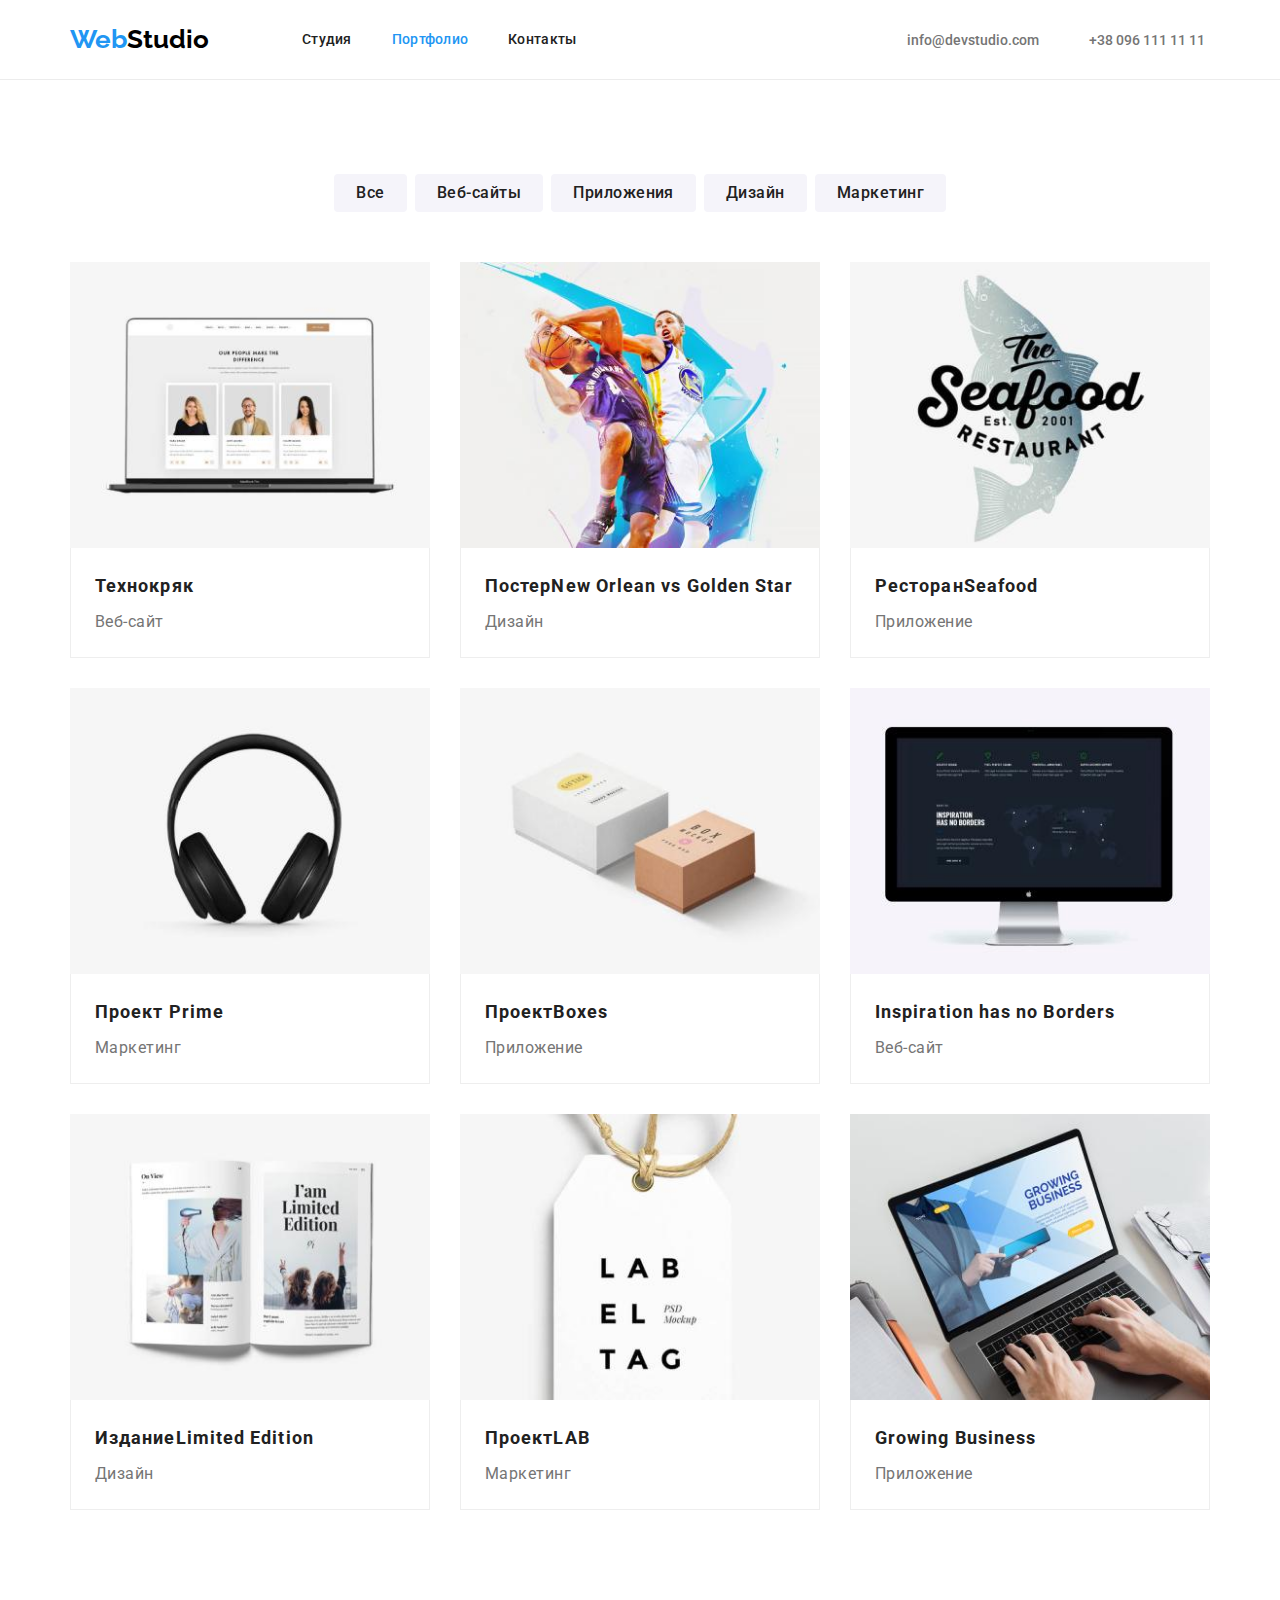
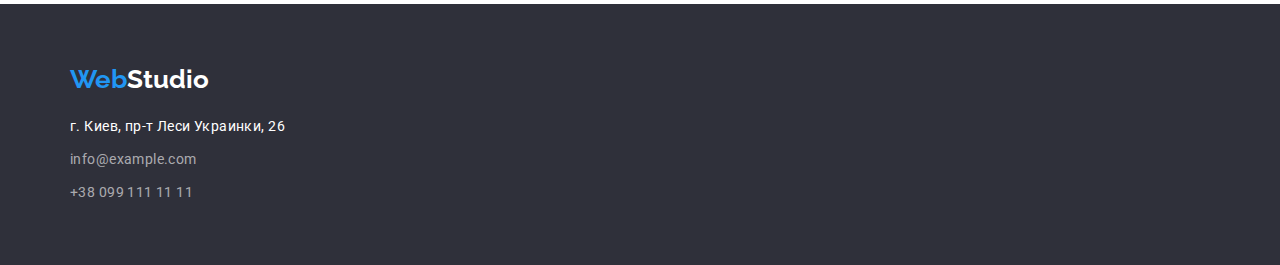
==== portfolio.html @ 525e9148 "Home task #4" ====
<!DOCTYPE html>
    <html lang="en">
        <head>
            <meta charset="UTF-8" />
            <meta http-equiv="X-UA-Compatible" content="IE=edge" />
            <meta name="viewport" content="width=device-width, initial-scale=1.0" />
            <link href="https://fonts.googleapis.com/css2?family=Raleway:wght@700&family=Roboto:wght@400;500;700;900&display=swap" rel="stylesheet" />
            <link rel="stylesheet" href="https://cdnjs.cloudflare.com/ajax/libs/modern-normalize/1.1.0/modern-normalize.min.css" />
            <link rel="stylesheet" href="./css/styles.css" />
            <title>Portfolio</title>
        </head>
        <body>
            <header>
                <div class="container header">
                <nav class="main-nav">
                    <a href="/" class="logo link"> <span class="logo-blue">Web</span>Studio</a>
                    <!----------------- Navigation to other pages ------------------->
                    <ul class="site-nav list">
                        <li class="item"><a href="./index.html" class="site-nav-link link">Студия</a></li>
                        <li class="item"><a href="./portfolio.html" class="site-nav-link current link">Портфолио</a></li>
                        <li class="item"><a href="" class="site-nav-link link">Контакты</a></li>
                    </ul>
                </nav>
                <ul class="contacts list">
                    <li class="item"><a href="mailto:info@devstudio.com" class="contacts-link link">info@devstudio.com</a></li>
                    <li class="item"><a href="tel:+380961111111" class="contacts-link link">+38 096 111 11 11</a></li>
                </ul>
            </div>
            </header>
            <main>
                <section class="section">
                    <div class="container">
                    <h1 class="visually-hidden">Наши проекты</h1>
                    <ul class="filters list">
                        <li class="item"><button class="btn filter" type="button">Все</button></li>
                        <li class="item"><button class="btn filter" type="button">Веб-сайты</button></li>
                        <li class="item"><button class="btn filter" type="button">Приложения</button></li>
                        <li class="item"><button class="btn filter" type="button">Дизайн</button></li>
                        <li class="item"><button class="btn filter" type="button">Маркетинг</button></li>
                    </ul>
                    <!--Portfolio-->
                        <ul class="portfolio list">
                        <li class="portfolio-item">
                            <img src="./images/img-portfolio-1.jpeg" alt="Проект вебсайт" width= "370" />
                            <div class="border">
                                <h3 class="item-title">Технокряк</h3>
                                <p  class="item-text">Веб-сайт</p>
                            </div>
                        </li>
                        <li class="portfolio-item">
                            <img src="./images/img-portfolio-2.jpeg" alt="Проект дизайн" width="370" />
                            <div class="border">
                                <h3 class="item-title">Постер<span lang="en">New Orlean vs Golden Star</span></h3>
                                <p class="item-text">Дизайн</p>
                            </div>
                        </li>
                        <li class="portfolio-item">
                            <img src="./images/img-portfolio-3.jpeg" alt="Проект приложение" width="370" />
                            <div class="border">
                                <h3 class="item-title">Ресторан<span lang="en">Seafood </span></h3>
                                <p class="item-text">Приложение</p>
                            </div>
                        </li>
                        <li class="portfolio-item">
                            <img src="./images/img-portfolio-4.jpeg" alt="Проект маркетинга" width="370" />
                            <div class="border">
                                <h3 class="item-title">Проект<span lang="en"> Prime</span> </h3>
                                <p class="item-text">Маркетинг</p>
                            </div>
                        </li>
                        <li class="portfolio-item">
                            <img src="./images/img-portfolio-5.jpeg" alt="Проект приложение" width="370" />
                            <div class="border">
                                <h3 class="item-title">Проект<span lang="en">Boxes</span></h3>
                                <p class="item-text">Приложение</p>
                            </div>
                        </li>
                        <li class="portfolio-item">
                            <img src="./images/img-portfolio-6.jpeg" alt="Проект вебсайт" width="370" />
                            <div class="border">
                                <h3 class="item-title" lang="en">Inspiration has no Borders</h3>
                                <p class="item-text">Веб-сайт</p>
                            </div>
                        </li>
                        <li class="portfolio-item">
                            <img src="./images/img-portfolio-7.jpeg" alt="Проект дизайн" width="370"/>
                            <div class="border">
                                <h3 class="item-title">Издание<span lang="en">Limited Edition</span></h3>
                                <p class="item-text">Дизайн</p>
                            </div>
                        </li>
                        <li class="portfolio-item">
                            <img src="./images/img-portfolio-8.jpeg" alt="Проект маркетинга" width="370"/>
                            <div class="border">
                                <h3 class="item-title">Проект<span lang="en">LAB</span></h3>
                                <p class="item-text">Маркетинг</p>
                            </div>
                        </li>
                        <li class="portfolio-item">
                            <img src="./images/img-portfolio-9.jpeg" alt="Проект приложение" width="370"/>
                            <div class="border">
                                <h3 class="item-title" lang="en">Growing Business</h3>
                                <p class="item-text">Приложение</p>
                            </div>
                        </li>
                        </ul>
                    </div>
                </section>
            </main>
            <footer>
                <div class="container">
                        <a href="/" class="logo link"><span class="logo-blue">Web</span>Studio</a>
                    <address>
                        <ul class="address list">
                            <li class="item"><a class="footer-contacts map link" href="https://goo.gl/maps/9mpPfmxmQBcLzHdZ9">г. Киев, пр-т Леси Украинки, 26</a>
                            </li>
                            <li class="item"><a class="footer-contacts link" href="info@example.com">info@example.com</a>
                            </li>
                            <li class="item"><a class="footer-contacts link" href="tel:+380991111111">+38 099 111 11 11</a>
                            </li>
                        </ul>
                    </address>
                </div>
            </footer>
        </body>
    </html>
---- css/styles.css ----
:root {
/*  variables letter-spacing: 0.06em; letter-spacing: 0.02em;*/
    --main-color: #212121;
    --secondary-color: #757575;
    --accent-color: #2196f3;
    --btn-color: #F5F4FA;
    --bg-color: #2F303A;
    --bg-decoration: #AFB1B8;
}

body {
    margin: 0;
    font-family: "Roboto", "Arial", sans-serif;
    color: var(--main-color);
    font-style: normal;
    font-weight: 400;

}

h1,h2,h3,p,ul {
    margin: 0;
    padding: 0;
}

img {
    display: block;
    max-width: 100%;
}

.link {
  text-decoration: none; /* Отменяем подчеркивание у ссылки */
}

.list {
    list-style: none; /* Отменяем точки у списка */
    padding: 0;
    margin: 0;
}

.visually-hidden {
    position: absolute;
    white-space: nowrap;
    width: 1px;
    height: 1px;
    overflow: hidden;
    border: 0;
    padding: 0;
    clip: rect(0 0 0 0);
    clip-path: inset(50%);
    margin: -1px;
}

.container {
    margin-left: auto;
    margin-right: auto;
    padding-right: 15px;
    padding-left: 15px;
    width: 1170px;
}

.section {
    padding-top: 94px;
    padding-bottom: 94px;
}
 /* --------------------------------------------------  Header  -------------------------------- */
header {
    border-bottom: 1px solid #ECECEC;
}
.logo {
    margin-right: 93px;
    font-family: "Raleway","Arial", sans-serif;
    font-weight: 700;
    font-size: 26px;
    line-height: 1.2;
    color:#000000;
}
.logo-blue {
    color: var(--accent-color);
}

/* Site navigation */
.header {
    display: flex;
    align-items: center;
}
.main-nav {
    display: flex;
    align-items: center;
}
.site-nav {
    display: flex;
}

.site-nav .item:not(:last-child) {
    margin-right: 40px;
}
.site-nav-link {
    display: block;
    padding-top: 32px;
    padding-bottom: 32px;
    
    color: var(--main-color);
    font-weight: 500;
    font-size: 14px;
    line-height: 1.1;
    letter-spacing: 0.02em;
}
.site-nav .item:last-child {
    margin-right: 331px;
}
.current{
    color: var(--accent-color)
}
.site-nav-link:hover,
.site-nav-link:focus {
    color: var(--accent-color);
}

/* Contacts */
.contacts {
    display: flex;
}
.contacts .item + .item {
    margin-left: 50px;
}
.contacts-link {
    font-weight: 500;
    font-size: 14px;
    line-height: 1.1;
    color: var(--secondary-color);
}
.contacts-link:hover,
.contacts-link:focus {
    color: var(--accent-color);
}
.icon-contacts-envelope {
    width: 16px;
    height: 12px;
}

/* --------------------------------------------- Hero -----------------------------------------*/
.hero {
    padding-top: 200px;
    padding-bottom: 200px;
    min-width: 1600px;
    height: 600px;
    margin-left: auto;
    margin-right: auto;
    background-image: linear-gradient(to right, rgba(47, 48, 58, 0.4),rgba(47, 48, 58, 0.4)),url(../images/img-hero.jpeg);
    background-size: cover;
    background-repeat: no-repeat;

    background-color: var(--bg-color);

    text-align: center;

}

.hero-title {
    margin-bottom: 30px;

    font-weight: 900;
    font-size: 44px;
    line-height: 1.36;
    text-align: center;
    letter-spacing: 0.06em;
    text-transform: uppercase;

    color: #FFFFFF;
}


/* ---------------------------------------------- Features -------------------------------------*/
.features-section {
    padding-bottom:0;
}
.features-list {
    display: flex;
}
.features-list .item {
    width: 270px;
}
.features-icon-container {
    display: flex;
    justify-content: center;
    align-items: center;
    margin-right: 30px;

    width: 270px;
    height: 120px;
    margin-bottom: 30px;
    background-color: var(--btn-color);
}


.features-list .item:not(:last-child){
    margin-right: 30px;
}


.features-title {
    margin-bottom: 10px;

    font-weight: 700;
    font-size: 14px;
    line-height: 1.14;
    letter-spacing: 0.03em;
    text-transform: uppercase;
    text-align: left;
}

.text {
    font-size: 14px;
    line-height: 1.71;
    letter-spacing: 0.03em;
    text-align: left;
    color: var(--secondary-color);
}

/* ----------------------------------------------- What we do section ------------------------ */
.products {
    display: flex;
}
.products .item {
    width: 370px;
}
.products .item:not(:last-child){
    margin-right: 30px;
}
.section-title {
    margin-bottom: 50px;

    font-weight: 700;
    font-size: 36px;
    line-height: 1.16;
    text-align: center;
    letter-spacing: 0.03em;
}


/* ------------------------------------------------ Team section ---------------------------------------*/

.team-section {
    background: #F5F4FA;
}
.team {
    display: flex;
}
.team .item {
    width: 270px;
}
.team .item:not(:last-child){
    margin-right: 30px;
}
.team-title {
    margin-bottom: 10px;
    font-weight: 500;
    font-size: 16px;
    line-height: 1.18;
    text-align: center;
    letter-spacing: 0.03em;

color: #212121;
}
.team-text{
    font-size: 16px;
    line-height: 1.18;
    text-align: center;
    letter-spacing: 0.03em;
    font-weight: 400;

    margin-bottom: 16px;

    color: var(--secondary-color)
}
.team-border {
    padding-top: 30px;
    padding-bottom: 30px;
    background: #FFFFFF;

    box-shadow: 0px 1px 3px rgba(0, 0, 0, 0.12), 0px 1px 1px rgba(0, 0, 0, 0.14), 0px 2px 1px rgba(0, 0, 0, 0.2);
    border-radius: 0px 0px 4px 4px;
}

.social-list {
    display:flex;
    justify-content: center;
}
.social-item {
    width: 44px;
    height: 44px;
    margin-right: 10px;
}
.social-item:last-child {
    marnig-right: 0;
}

.social-link {
    display:flex;
    align-items:center;
    justify-content: center;
    width:100%;
    height:100%;
}
.social-icon {
    fill: var(--bg-decoration);
}

.social-link:hover, .social-link:focus {
    background-color: var(--accent-color);
    border-radius: 50%;
}
.social-link:hover .social-icon,
.social-link:focus .social-icon {
    fill: #FFFFFF;
}


/*----------------------- Buttons----------------------------- */
.btn {
    display: inline-block;
    color: #FFFFFF;
    background-color: var(--accent-color);
    font-family: "Roboto", "Arial", sans-serif;
    font-weight: 700;
    font-size: 16px;
    line-height: 1.87;
    letter-spacing: 0.06em;
    cursor: pointer;
    border-radius: 4px;
    text-decoration: none;
    border: none;
    text-align: center;

}
.primary {
    min-width: 200px;
    padding: 10px 32px;


    box-shadow: 0px 4px 4px rgba(0, 0, 0, 0.15);
}

.filter{
    color: var(--main-color);

    background-color: var(--btn-color);
    padding: 6px 22px;
    min-width: 73px;
    font-weight: 500;
    font-size: 16px;
    line-height: 1.62;
    letter-spacing: 0.03em;
}

.btn:hover, .btn:focus {
    color: #FFFFFF ;
    background-color:var(--accent-color);
}
.filter:hover, filter:focus {
    box-shadow: 0px 3px 1px rgba(0, 0, 0, 0.1), 0px 1px 2px rgba(0, 0, 0, 0.08), 0px 2px 2px rgba(0, 0, 0, 0.12);
}

/* -----------------------------------------  Portfolio section--------------------------------- */
.filters {
    display: flex;
    justify-content: center;
    margin-bottom: 50px;
}
.filters .item{
    margin-right: 8px;
}
.filters .item:last-child {
    margin-right: 0;
}

.portfolio {
display: flex;
flex-wrap: wrap;
}
.portfolio-item {
    width: calc((100% - 60px) / 3);
    margin-right: 30px;
    margin-bottom: 30px;
}
.portfolio-item:nth-child(3n){
    margin-right: 0;
}
.portfolio-item:nth-last-child(-n + 3) {
    margin-bottom: 0;
}
.portfolio-item .item-title {
    margin-bottom: 4px;
    }

.item-title {
    font-weight: 700;
    font-size: 18px;
    line-height: 2;
    letter-spacing: 0.06em;
}
.item-text {
    font-size: 16px;
    line-height: 1.8;
    letter-spacing: 0.03em;
    color: var(--secondary-color);
}
.border {
    border-left: 1px solid #EEEEEE;
    border-right: 1px solid #EEEEEE;
    border-bottom: 1px solid #EEEEEE;
    padding: 20px 24px;
}
/* ----------------------------------------------- Our Clients -------------------------------------- */
.clients {
    display:flex;
    justify-content: center;
    align-items: center;

}

.clients .items {
    height: 92px;
    width: 170px;

    border: 1px solid var(--bg-decoration);
    border-radius: 4px;
}

.clients-link {
    display:flex;
    align-items:center;
    justify-content: center;
    
    width:100%;
    height:100%;
}
.clients-icon {
    fill: var(--bg-decoration);
}
.clients .items:not(:last-child) {
    margin-right: 30px;
}
.clients .items:hover, .clients .items:focus {
    border-color: var(--accent-color);
}
.clients .items:hover .clients-icon
.clients .items:focus .clients-icon {
    fill: var(--accent-color);
}

/* -----------------------------------------------  Footer -------------------------------------- */
footer {
    padding-top: 60px;
    padding-bottom: 60px;

    background-color: var(--bg-color);
}
.footer-contacts{
    display: block;

    font-style: normal;
    font-size: 14px;
    line-height: 1.71;
    letter-spacing: 0.03em;
    color: rgba(255, 255, 255, 0.6);
    }

.address .item:not(:last-child) {
    margin-bottom: 9px;
}

.map {
    color: #ffffff;
}

.footer-contacts:hover,
.footer-contacts:focus{
    color: var(--accent-color);
}

footer .logo{
    color: #ffffff;
    display: block;
    margin-bottom: 20px;
}
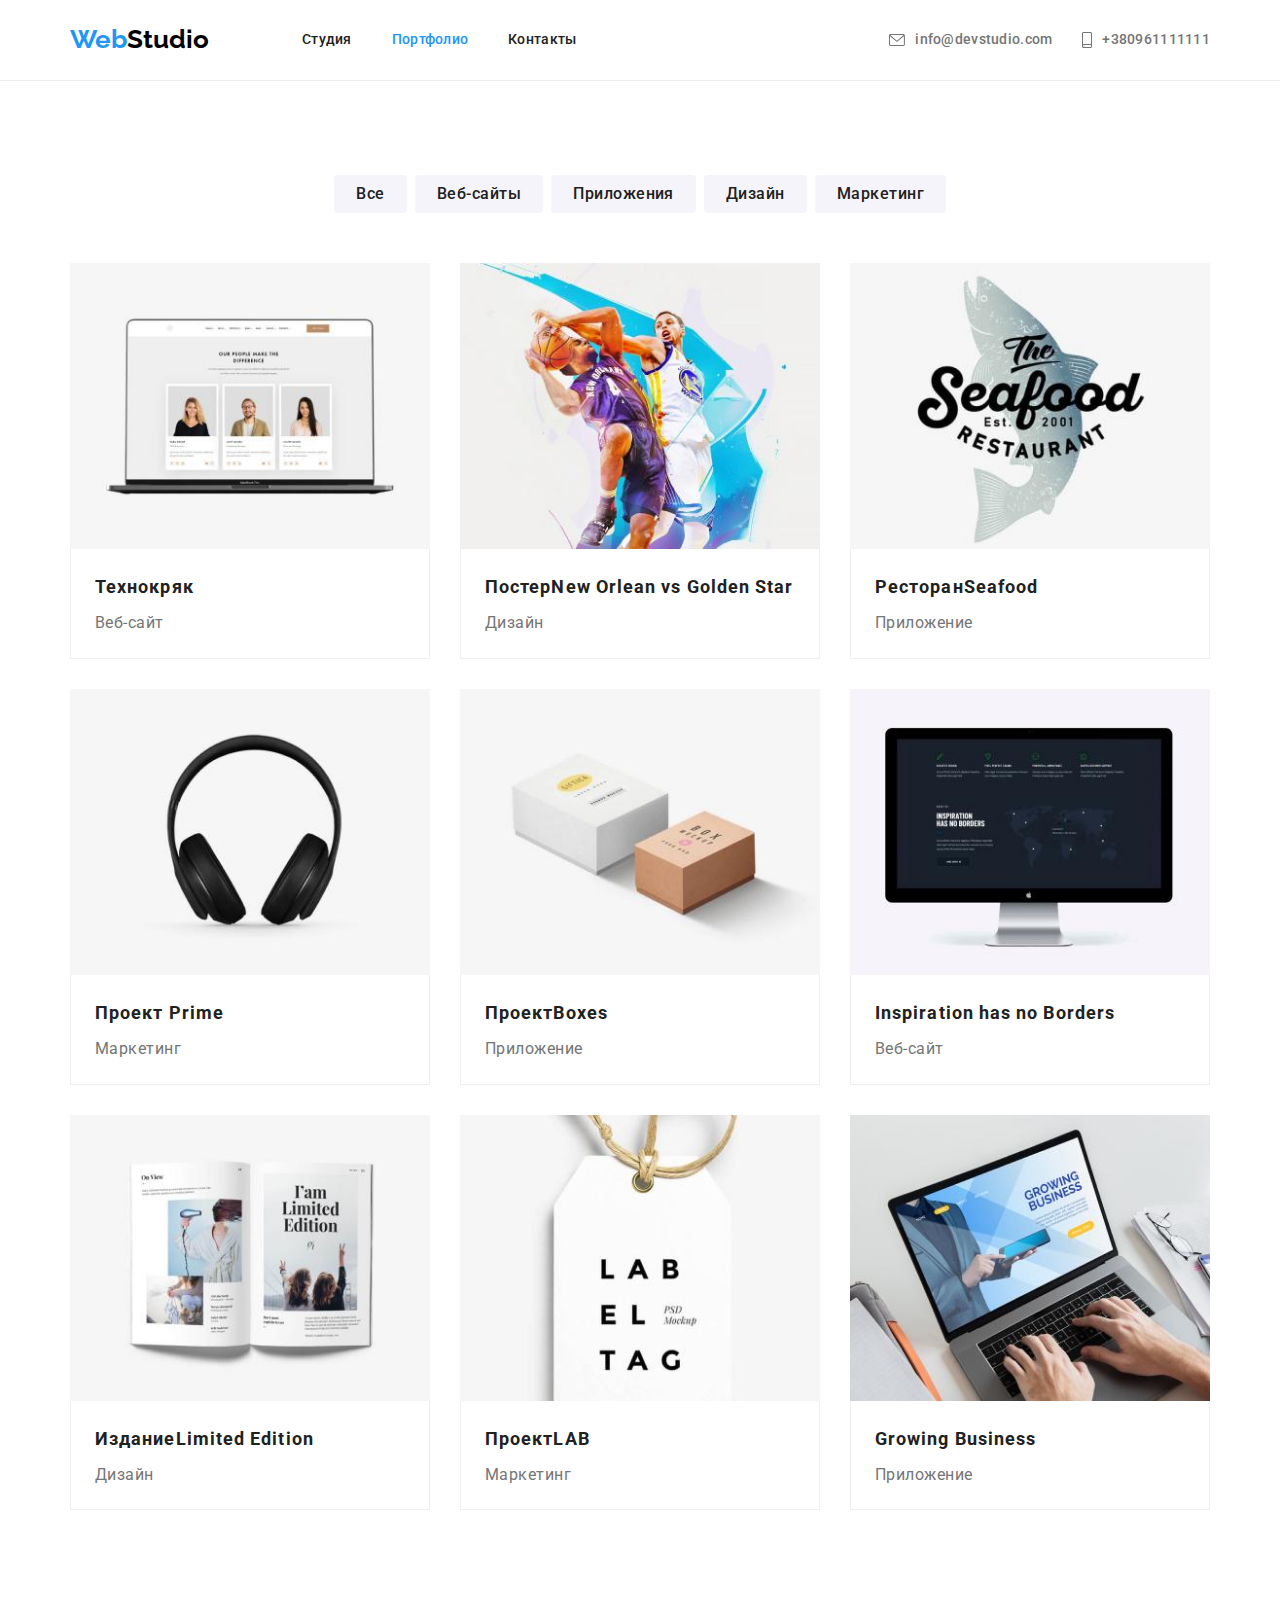
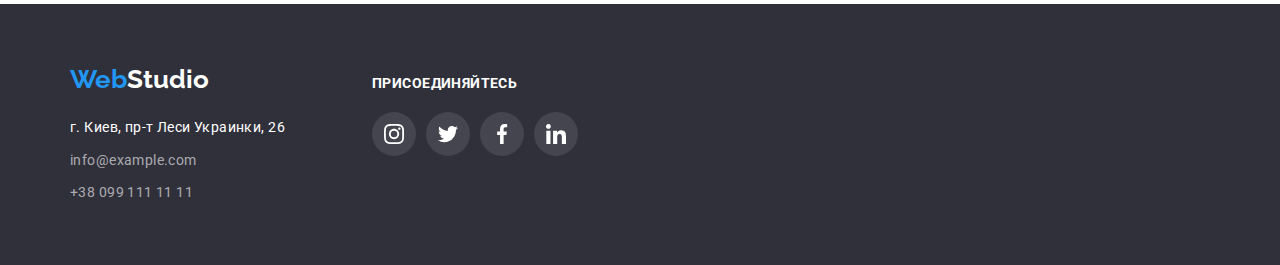
==== commit 883bcf85: "last changes" ====
--- a/portfolio.html
+++ b/portfolio.html
@@ -12,9 +12,8 @@
         <body>
             <header>
                 <div class="container header">
+                <a href="/" class="logo link"> <span class="logo-blue">Web</span>Studio</a>
                 <nav class="main-nav">
-                    <a href="/" class="logo link"> <span class="logo-blue">Web</span>Studio</a>
-                    <!----------------- Navigation to other pages ------------------->
                     <ul class="site-nav list">
                         <li class="item"><a href="./index.html" class="site-nav-link link">Студия</a></li>
                         <li class="item"><a href="./portfolio.html" class="site-nav-link current link">Портфолио</a></li>
@@ -22,10 +21,23 @@
                     </ul>
                 </nav>
                 <ul class="contacts list">
-                    <li class="item"><a href="mailto:info@devstudio.com" class="contacts-link link">info@devstudio.com</a></li>
-                    <li class="item"><a href="tel:+380961111111" class="contacts-link link">+38 096 111 11 11</a></li>
+                    <li class="item">
+                        <a href="mailto:info@devstudio.com" class="contacts-link link">
+                        <svg class="icon-contacts"  width="16" height="12">
+                            <use href="../images/sprite.svg#icon-contacts-envelope"></use>
+                        </svg>
+                        info@devstudio.com
+                        </a>
+                    </li>
+                    <li class="item">
+                        <a href="tel:+380961111111" class="contacts-link link">
+                            <svg class="icon-contacts" width="10" height="16">
+                                <use href="../images/sprite.svg#icon-contacts-smartphone"></use>
+                            </svg>+380961111111
+                        </a>
+                    </li>
                 </ul>
-            </div>
+                </div>
             </header>
             <main>
                 <section class="section">
@@ -41,85 +53,138 @@
                     <!--Portfolio-->
                         <ul class="portfolio list">
                         <li class="portfolio-item">
-                            <img src="./images/img-portfolio-1.jpeg" alt="Проект вебсайт" width= "370" />
-                            <div class="border">
-                                <h3 class="item-title">Технокряк</h3>
-                                <p  class="item-text">Веб-сайт</p>
-                            </div>
+                            <a class="portfolio-link">
+                                <img src="./images/img-portfolio-1.jpeg" alt="Проект вебсайт" width= "370" />
+                                <div class="border">
+                                    <h3 class="item-title">Технокряк</h3>
+                                    <p  class="item-text">Веб-сайт</p>
+                                </div>
+                            </a>
                         </li>
                         <li class="portfolio-item">
+                            <a class="portfolio-link">
                             <img src="./images/img-portfolio-2.jpeg" alt="Проект дизайн" width="370" />
                             <div class="border">
                                 <h3 class="item-title">Постер<span lang="en">New Orlean vs Golden Star</span></h3>
                                 <p class="item-text">Дизайн</p>
                             </div>
+                            </a>
                         </li>
                         <li class="portfolio-item">
-                            <img src="./images/img-portfolio-3.jpeg" alt="Проект приложение" width="370" />
-                            <div class="border">
-                                <h3 class="item-title">Ресторан<span lang="en">Seafood </span></h3>
-                                <p class="item-text">Приложение</p>
-                            </div>
+                            <a class="portfolio-link">
+                                <img src="./images/img-portfolio-3.jpeg" alt="Проект приложение" width="370" />
+                                <div class="border">
+                                    <h3 class="item-title">Ресторан<span lang="en">Seafood </span></h3>
+                                    <p class="item-text">Приложение</p>
+                                </div>
+                            </a>
                         </li>
                         <li class="portfolio-item">
-                            <img src="./images/img-portfolio-4.jpeg" alt="Проект маркетинга" width="370" />
-                            <div class="border">
-                                <h3 class="item-title">Проект<span lang="en"> Prime</span> </h3>
-                                <p class="item-text">Маркетинг</p>
-                            </div>
+                            <a class="portfolio-link">
+                                <img src="./images/img-portfolio-4.jpeg" alt="Проект маркетинга" width="370" />
+                                <div class="border">
+                                    <h3 class="item-title">Проект<span lang="en"> Prime</span> </h3>
+                                    <p class="item-text">Маркетинг</p>
+                                </div>
+                            </a>
                         </li>
                         <li class="portfolio-item">
-                            <img src="./images/img-portfolio-5.jpeg" alt="Проект приложение" width="370" />
-                            <div class="border">
-                                <h3 class="item-title">Проект<span lang="en">Boxes</span></h3>
-                                <p class="item-text">Приложение</p>
-                            </div>
+                            <a class="portfolio-link">
+                                <img src="./images/img-portfolio-5.jpeg" alt="Проект приложение" width="370" />
+                                <div class="border">
+                                    <h3 class="item-title">Проект<span lang="en">Boxes</span></h3>
+                                    <p class="item-text">Приложение</p>
+                                </div>
+                            </a>
                         </li>
                         <li class="portfolio-item">
-                            <img src="./images/img-portfolio-6.jpeg" alt="Проект вебсайт" width="370" />
-                            <div class="border">
-                                <h3 class="item-title" lang="en">Inspiration has no Borders</h3>
-                                <p class="item-text">Веб-сайт</p>
-                            </div>
+                            <a class="portfolio-link">
+                                <img src="./images/img-portfolio-6.jpeg" alt="Проект вебсайт" width="370" />
+                                <div class="border">
+                                    <h3 class="item-title" lang="en">Inspiration has no Borders</h3>
+                                    <p class="item-text">Веб-сайт</p>
+                                </div>
+                            </a>
                         </li>
                         <li class="portfolio-item">
-                            <img src="./images/img-portfolio-7.jpeg" alt="Проект дизайн" width="370"/>
-                            <div class="border">
-                                <h3 class="item-title">Издание<span lang="en">Limited Edition</span></h3>
-                                <p class="item-text">Дизайн</p>
-                            </div>
+                            <a class="portfolio-link">
+                                <img src="./images/img-portfolio-7.jpeg" alt="Проект дизайн" width="370"/>
+                                <div class="border">
+                                    <h3 class="item-title">Издание<span lang="en">Limited Edition</span></h3>
+                                    <p class="item-text">Дизайн</p>
+                                </div>
+                            </a>
                         </li>
                         <li class="portfolio-item">
-                            <img src="./images/img-portfolio-8.jpeg" alt="Проект маркетинга" width="370"/>
-                            <div class="border">
-                                <h3 class="item-title">Проект<span lang="en">LAB</span></h3>
-                                <p class="item-text">Маркетинг</p>
-                            </div>
+                            <a class="portfolio-link">
+                                <img src="./images/img-portfolio-8.jpeg" alt="Проект маркетинга" width="370"/>
+                                <div class="border">
+                                    <h3 class="item-title">Проект<span lang="en">LAB</span></h3>
+                                    <p class="item-text">Маркетинг</p>
+                                </div>
+                            </a>
                         </li>
                         <li class="portfolio-item">
-                            <img src="./images/img-portfolio-9.jpeg" alt="Проект приложение" width="370"/>
-                            <div class="border">
-                                <h3 class="item-title" lang="en">Growing Business</h3>
-                                <p class="item-text">Приложение</p>
-                            </div>
+                            <a class="portfolio-link">
+                                <img src="./images/img-portfolio-9.jpeg" alt="Проект приложение" width="370"/>
+                                <div class="border">
+                                    <h3 class="item-title" lang="en">Growing Business</h3>
+                                    <p class="item-text">Приложение</p>
+                                </div>
+                            </a>
                         </li>
                         </ul>
                     </div>
                 </section>
             </main>
             <footer>
-                <div class="container">
-                        <a href="/" class="logo link"><span class="logo-blue">Web</span>Studio</a>
-                    <address>
-                        <ul class="address list">
-                            <li class="item"><a class="footer-contacts map link" href="https://goo.gl/maps/9mpPfmxmQBcLzHdZ9">г. Киев, пр-т Леси Украинки, 26</a>
+                <div class="container footer-container">
+                    <div class="address-container">
+                            <a href="/" class="logo link"><span class="logo-blue">Web</span>Studio</a>
+                        <address>
+                            <ul class="address list">
+                                <li class="item"><a class="footer-contacts map link" href="https://goo.gl/maps/9mpPfmxmQBcLzHdZ9">г. Киев, пр-т Леси Украинки, 26</a>
+                                </li>
+                                <li class="item"><a class="footer-contacts link" href="info@example.com">info@example.com</a>
+                                </li>
+                                <li class="item"><a class="footer-contacts link" href="tel:+380991111111">+38 099 111 11 11</a>
+                                </li>
+                            </ul>
+                        </address>
+                    </div>
+                    <div class="links">
+                        <p class="title">присоединяйтесь</p>
+                        <ul class="social-links-footer list">
+                            <li class="item">
+                                <a href="" class="social-link">
+                                    <svg class="social-icon" width="20" height="20">
+                                        <use href="./images/sprite.svg#icon-team-instagram"></use>
+                                    </svg>
+                                </a>
                             </li>
-                            <li class="item"><a class="footer-contacts link" href="info@example.com">info@example.com</a>
+                            <li class="item">
+                                <a href="" class="social-link">
+                                    <svg class="social-icon" width="20" height="20">
+                                        <use href="./images/sprite.svg#icon-team-twitter"></use>
+                                    </svg>
+                                </a>
                             </li>
-                            <li class="item"><a class="footer-contacts link" href="tel:+380991111111">+38 099 111 11 11</a>
+                            <li class="item">
+                                <a href="" class="social-link">
+                                    <svg class="social-icon" width="20" height="20">
+                                        <use href="./images/sprite.svg#icon-team-facebook"></use>
+                                    </svg>
+                                </a>
+                            </li>
+                            <li class="item">
+                                <a href="" class="social-link">
+                                    <svg class="social-icon" width="20" height="20">
+                                        <use href="./images/sprite.svg#icon-team-linkedin"></use>
+                                    </svg>
+                                </a>
                             </li>
                         </ul>
-                    </address>
+                    </div>
                 </div>
             </footer>
         </body>
--- a/css/styles.css
+++ b/css/styles.css
@@ -14,8 +14,8 @@
     color: var(--main-color);
     font-style: normal;
     font-weight: 400;
-
-}
+}
+
 
 h1,h2,h3,p,ul {
     margin: 0;
@@ -105,9 +105,7 @@
     line-height: 1.1;
     letter-spacing: 0.02em;
 }
-.site-nav .item:last-child {
-    margin-right: 331px;
-}
+
 .current{
     color: var(--accent-color)
 }
@@ -119,24 +117,43 @@
 /* Contacts */
 .contacts {
     display: flex;
+    margin-left: auto;
+    align-items: center;
+}
+.contacts .item {
+display: flex;
 }
 .contacts .item + .item {
-    margin-left: 50px;
-}
-.contacts-link {
+    margin-left: 30px;
+}
+.contacts .link {
+    padding-top: 32px;
+    padding-bottom: 32px;
+    color: var(--secondary-color);
+    font-family: Roboto, sans-serif;
     font-weight: 500;
     font-size: 14px;
-    line-height: 1.1;
-    color: var(--secondary-color);
-}
+    line-height: 1.14;
+    letter-spacing: 0.02em;
+}
+.contacts-link{
+    display: flex;
+    align-items: center;
+    fill: currentColor;
+}
+.icon-contacts {
+    margin-right: 10px;
+}
+
 .contacts-link:hover,
 .contacts-link:focus {
     color: var(--accent-color);
 }
-.icon-contacts-envelope {
-    width: 16px;
-    height: 12px;
-}
+.contacts-link:hover .icon-contacts,
+.contacts-link:focus  .icon-contacts {
+    fill: var(--accent-color);
+}
+
 
 /* --------------------------------------------- Hero -----------------------------------------*/
 .hero {
@@ -292,7 +309,7 @@
     margin-right: 10px;
 }
 .social-item:last-child {
-    marnig-right: 0;
+    margin-right: 0;
 }
 
 .social-link {
@@ -392,6 +409,13 @@
 .portfolio-item .item-title {
     margin-bottom: 4px;
     }
+.portfolio-link {
+    display: inline-block;
+}
+
+.portfolio-link:hover {
+    box-shadow: 0px 1px 1px rgba(0, 0, 0, 0.12), 0px 4px 4px rgba(0, 0, 0, 0.06), 1px 4px 6px rgba(0, 0, 0, 0.16);
+}
 
 .item-title {
     font-weight: 700;
@@ -422,18 +446,17 @@
 .clients .items {
     height: 92px;
     width: 170px;
-
-    border: 1px solid var(--bg-decoration);
-    border-radius: 4px;
 }
 
 .clients-link {
     display:flex;
     align-items:center;
     justify-content: center;
-    
     width:100%;
     height:100%;
+
+    border: 1px solid var(--bg-decoration);
+    border-radius: 4px;
 }
 .clients-icon {
     fill: var(--bg-decoration);
@@ -441,11 +464,12 @@
 .clients .items:not(:last-child) {
     margin-right: 30px;
 }
-.clients .items:hover, .clients .items:focus {
+.clients-link:hover,
+.clients-link:focus {
     border-color: var(--accent-color);
 }
-.clients .items:hover .clients-icon
-.clients .items:focus .clients-icon {
+.clients-link:hover .clients-icon,
+.clients-link:focus .clients-icon {
     fill: var(--accent-color);
 }
 
@@ -456,7 +480,11 @@
 
     background-color: var(--bg-color);
 }
-.footer-contacts{
+.address-container {
+    margin-right: 70px;
+}
+
+.footer-contacts {
     display: block;
 
     font-style: normal;
@@ -484,3 +512,42 @@
     display: block;
     margin-bottom: 20px;
 }
+
+.footer-container {
+    display: flex;
+    align-items: baseline;
+
+}
+.social-links-footer .item {
+    width: 44px;
+    height: 44px;
+    margin-right: 10px;
+    background: rgba(255, 255, 255, 0.1);
+    border-radius: 50%;
+}
+.social-links-footer {
+    display: flex;
+    margin-top: 0;
+    margin-bottom: 0;
+    align-items: center;
+    margin-left: auto;
+    margin-right: auto;
+    padding-left: 0;
+}
+.social-links-footer .social-icon {
+    fill: #ffffff;
+}
+.links .title {
+    margin-bottom: 20px;
+    margin-top: 0;
+    
+
+    text-transform: uppercase;
+    font-weight: 700;
+    font-size: 14px;
+    line-height: 1.14;
+    letter-spacing: 0.03em;
+    text-transform: uppercase;
+
+    color: #FFFFFF;
+}
